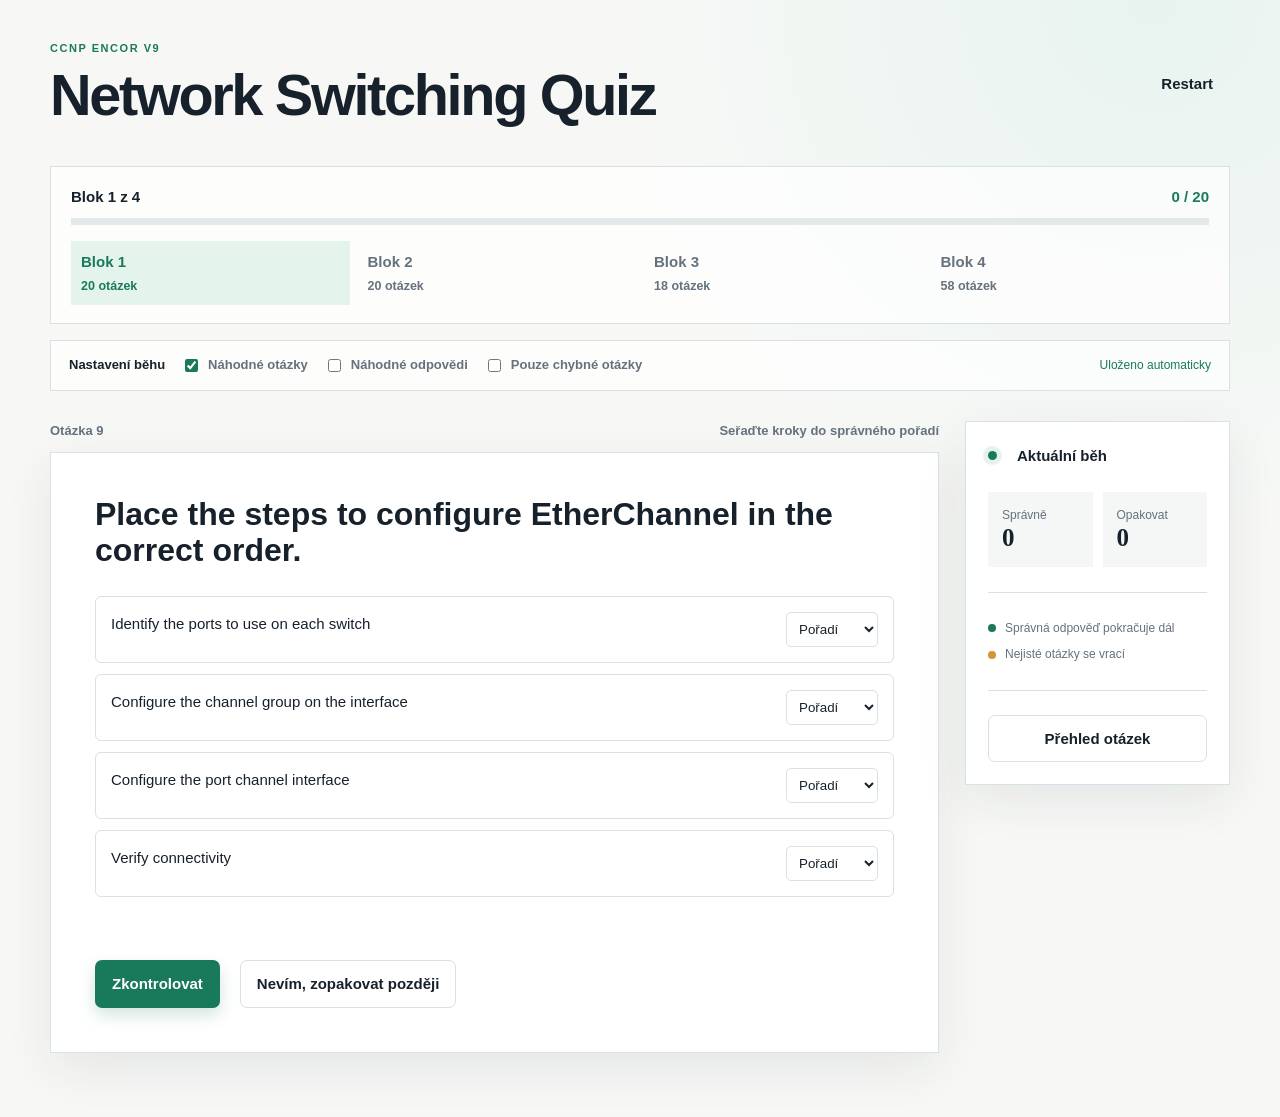
==== index.html @ 03d27a7f "Add CCNP switching quiz web app and Docker setup Introduce a complete static quiz application for CC" ====
<!doctype html>
<html lang="cs">
<head>
	<meta charset="utf-8">
	<meta name="viewport" content="width=device-width, initial-scale=1">
	<title>Network Switching Quiz</title>
	<link rel="stylesheet" href="styles.css">
</head>
<body>
	<main class="app-shell">
		<header class="topbar">
			<div><p class="eyebrow">CCNP ENCOR v9</p><h1>Network Switching Quiz</h1></div>
			<button id="restart-button" class="button button-quiet" type="button">Restart</button>
		</header>
		<section class="progress-panel" aria-label="Progress"><div class="progress-copy"><span id="stage-label">Blok 1 z 3</span><strong id="progress-label">0 / 20</strong></div><div class="progress-track"><span id="progress-bar"></span></div><div id="stage-tabs" class="stage-tabs"></div></section>
		<section class="settings-panel" aria-label="Nastavení"><strong>Nastavení běhu</strong><label><input id="random-questions" type="checkbox"> Náhodné otázky</label><label><input id="random-answers" type="checkbox"> Náhodné odpovědi</label><label><input id="only-wrong" type="checkbox"> Pouze chybné otázky</label><span id="save-status" class="save-status">Průběh se ukládá automaticky</span></section>
		<section id="quiz-view" class="quiz-layout"><div class="question-column"><div class="question-meta"><span id="question-number">Otázka 1</span><span id="question-type">Jedna správná odpověď</span></div><article class="question-card"><h2 id="question-text"></h2><div id="question-media"></div><form id="answer-form" class="answers"></form><div id="feedback" class="feedback" aria-live="polite"></div><div id="explanation" class="explanation" aria-live="polite" hidden></div><div class="question-actions"><button id="check-button" class="button button-primary" type="button">Zkontrolovat</button><button id="skip-button" class="button button-outline" type="button">Nevím, zopakovat později</button></div></article></div><aside class="session-panel"><div class="session-heading"><span class="status-dot"></span><span>Aktuální běh</span></div><div class="stat-grid"><div><span>Správně</span><strong id="correct-count">0</strong></div><div><span>Opakovat</span><strong id="retry-count">0</strong></div></div><div class="rule-list"><p><span class="rule-mark rule-mark-green"></span>Správná odpověď pokračuje dál</p><p><span class="rule-mark rule-mark-amber"></span>Nejisté otázky se vrací</p></div><button id="overview-button" class="button button-outline button-full" type="button">Přehled otázek</button></aside></section>
		<section id="complete-view" class="complete-view" hidden><p class="eyebrow">Hotovo</p><h2>Blok je dokončený.</h2><p id="complete-summary"></p><div class="complete-actions"><button id="next-stage-button" class="button button-primary" type="button">Pokračovat na další blok</button><button id="retry-errors-button" class="button button-outline" type="button" hidden>Opakovat pouze chyby</button></div></section>
		<section id="overview-view" class="overview-view" hidden><div class="overview-header"><div><p class="eyebrow">Mapa běhu</p><h2>Přehled otázek</h2></div><button id="close-overview-button" class="button button-quiet" type="button">Zpět ke kvízu</button></div><div id="overview-grid" class="overview-grid"></div></section>
	</main>
	<script src="app.js"></script>
</body>
</html>
---- styles.css ----
﻿ .ordering-option{align-items:center;justify-content:space-between}.ordering-option select{min-width:92px;padding:8px;border:1px solid var(--line);border-radius:5px;background:#fff;color:var(--ink)}
 .settings-panel{display:flex;align-items:center;gap:16px;flex-wrap:wrap;margin:-18px 0 30px;padding:14px 18px;border:1px solid var(--line);background:rgba(255,255,255,.72);font-size:13px}.settings-panel label{display:flex;align-items:center;gap:7px;color:var(--muted);font-weight:600}.settings-panel input{accent-color:var(--green)}.save-status{margin-left:auto;color:var(--green);font-size:12px}.complete-actions{display:flex;gap:10px;flex-wrap:wrap}@media(max-width:760px){.settings-panel{align-items:flex-start;flex-direction:column;gap:10px}.save-status{margin-left:0}}
@import url('https://fonts.googleapis.com/css2?family=DM+Sans:wght@400;500;600;700&family=Space+Grotesk:wght@500;600;700&display=swap');
:root { --ink:#17212b; --muted:#65727d; --line:#d9e1e5; --paper:#f7f8f6; --card:#fff; --green:#197a5b; --green-soft:#e5f3ed; --amber:#a96712; --amber-soft:#fff1d8; --shadow:0 16px 45px rgba(23,33,43,.08); }
*{box-sizing:border-box} body{margin:0;color:var(--ink);background:radial-gradient(circle at 90% 0%,#e8f3ef 0,transparent 34rem),var(--paper);font:15px/1.55 'DM Sans',sans-serif}button{font:inherit;cursor:pointer}.app-shell{width:min(1180px,calc(100% - 40px));margin:0 auto;padding:40px 0 64px}.topbar,.progress-copy,.question-meta,.question-actions,.overview-header,.session-heading{display:flex;align-items:center;justify-content:space-between;gap:20px}.topbar{margin-bottom:38px}.eyebrow{margin:0 0 6px;color:var(--green);font-size:11px;font-weight:700;letter-spacing:.14em;text-transform:uppercase}h1,h2{font-family:'Space Grotesk',sans-serif;line-height:1.12}h1{margin:0;font-size:clamp(2rem,5vw,3.6rem);letter-spacing:-.04em}h2{margin:0;font-size:clamp(1.35rem,3vw,2rem)}.button{border:1px solid transparent;border-radius:7px;padding:11px 16px;font-weight:700;transition:transform .18s ease,box-shadow .18s ease,background .18s ease}.button:hover{transform:translateY(-1px)}.button-primary{color:#fff;background:var(--green);box-shadow:0 7px 16px rgba(25,122,91,.2)}.button-outline,.button-quiet{color:var(--ink);background:transparent;border-color:var(--line)}.button-quiet{border-color:transparent}.button-full{width:100%}.progress-panel{margin-bottom:34px;padding:18px 20px;border:1px solid var(--line);background:rgba(255,255,255,.72)}.progress-copy{margin-bottom:10px;font-weight:700}.progress-copy strong{color:var(--green)}.progress-track{height:7px;overflow:hidden;background:#e3e9e8}.progress-track span{display:block;width:0;height:100%;background:var(--green);transition:width .3s ease}.stage-tabs{display:grid;grid-template-columns:repeat(4,1fr);gap:8px;margin-top:16px}.stage-tab{border:0;padding:9px 10px;color:var(--muted);background:transparent;text-align:left;font-weight:700}.stage-tab.active{color:var(--green);background:var(--green-soft)}.quiz-layout{display:grid;grid-template-columns:minmax(0,1fr) 265px;gap:26px;align-items:start}.question-meta{margin-bottom:11px;color:var(--muted);font-size:13px;font-weight:700}.question-card,.session-panel,.complete-view,.overview-view{border:1px solid var(--line);background:var(--card);box-shadow:var(--shadow)}.question-card{padding:clamp(22px,4vw,44px)}.answers{display:grid;gap:11px;margin:28px 0}.answer-option{display:flex;gap:12px;align-items:flex-start;padding:15px;border:1px solid var(--line);border-radius:6px;transition:border .18s ease,background .18s ease}.answer-option:hover,.answer-option.selected{border-color:var(--green);background:#f2faf6}.answer-option input{margin-top:4px;accent-color:var(--green)}.answer-option.correct{border-color:var(--green);background:var(--green-soft)}.answer-option.incorrect{border-color:#c98637;background:var(--amber-soft)}.feedback{min-height:27px;margin-bottom:8px;font-weight:700}.feedback.success{color:var(--green)}.feedback.warning{color:var(--amber)}.explanation{margin:12px 0 18px;padding:15px;border-left:3px solid var(--green);background:var(--green-soft);white-space:pre-line}.question-actions{justify-content:flex-start;flex-wrap:wrap}.session-panel{padding:22px}.session-heading{justify-content:flex-start;font-weight:700}.status-dot{width:9px;height:9px;border-radius:50%;background:var(--green);box-shadow:0 0 0 5px var(--green-soft)}.stat-grid{display:grid;grid-template-columns:1fr 1fr;gap:10px;margin:25px 0}.stat-grid div{padding:14px;background:#f5f7f7}.stat-grid span{display:block;color:var(--muted);font-size:12px}.stat-grid strong{font:700 25px 'Space Grotesk'}.rule-list{margin:0 0 24px;padding:18px 0;border-top:1px solid var(--line);border-bottom:1px solid var(--line)}.rule-list p{display:flex;gap:9px;align-items:center;margin:8px 0;color:var(--muted);font-size:12px}.rule-mark{width:8px;height:8px;border-radius:50%}.rule-mark-green{background:var(--green)}.rule-mark-amber{background:#d89237}.complete-view,.overview-view{padding:clamp(26px,5vw,60px)}.complete-view h2{margin-bottom:12px}.complete-view p:not(.eyebrow){color:var(--muted);margin-bottom:25px}.overview-grid{display:grid;grid-template-columns:repeat(auto-fill,minmax(48px,1fr));gap:8px;margin-top:25px}.overview-item{border:1px solid var(--line);padding:10px 5px;background:#fff;text-align:center;font-weight:700}.overview-item.done{color:var(--green);background:var(--green-soft)}.overview-item.retry{color:var(--amber);background:var(--amber-soft)}#question-media img{display:block;max-width:100%;height:auto;margin:24px auto 0}.special-note{margin-top:24px;padding:15px;color:var(--muted);background:#f5f7f7}[hidden]{display:none!important}@media(max-width:760px){.app-shell{width:min(100% - 24px,680px);padding-top:24px}.topbar{align-items:flex-start}.quiz-layout{grid-template-columns:1fr}.session-panel{order:-1}.question-actions{align-items:stretch;flex-direction:column}.question-actions .button{width:100%}.question-card{padding:23px 18px}.stage-tab{font-size:12px}}
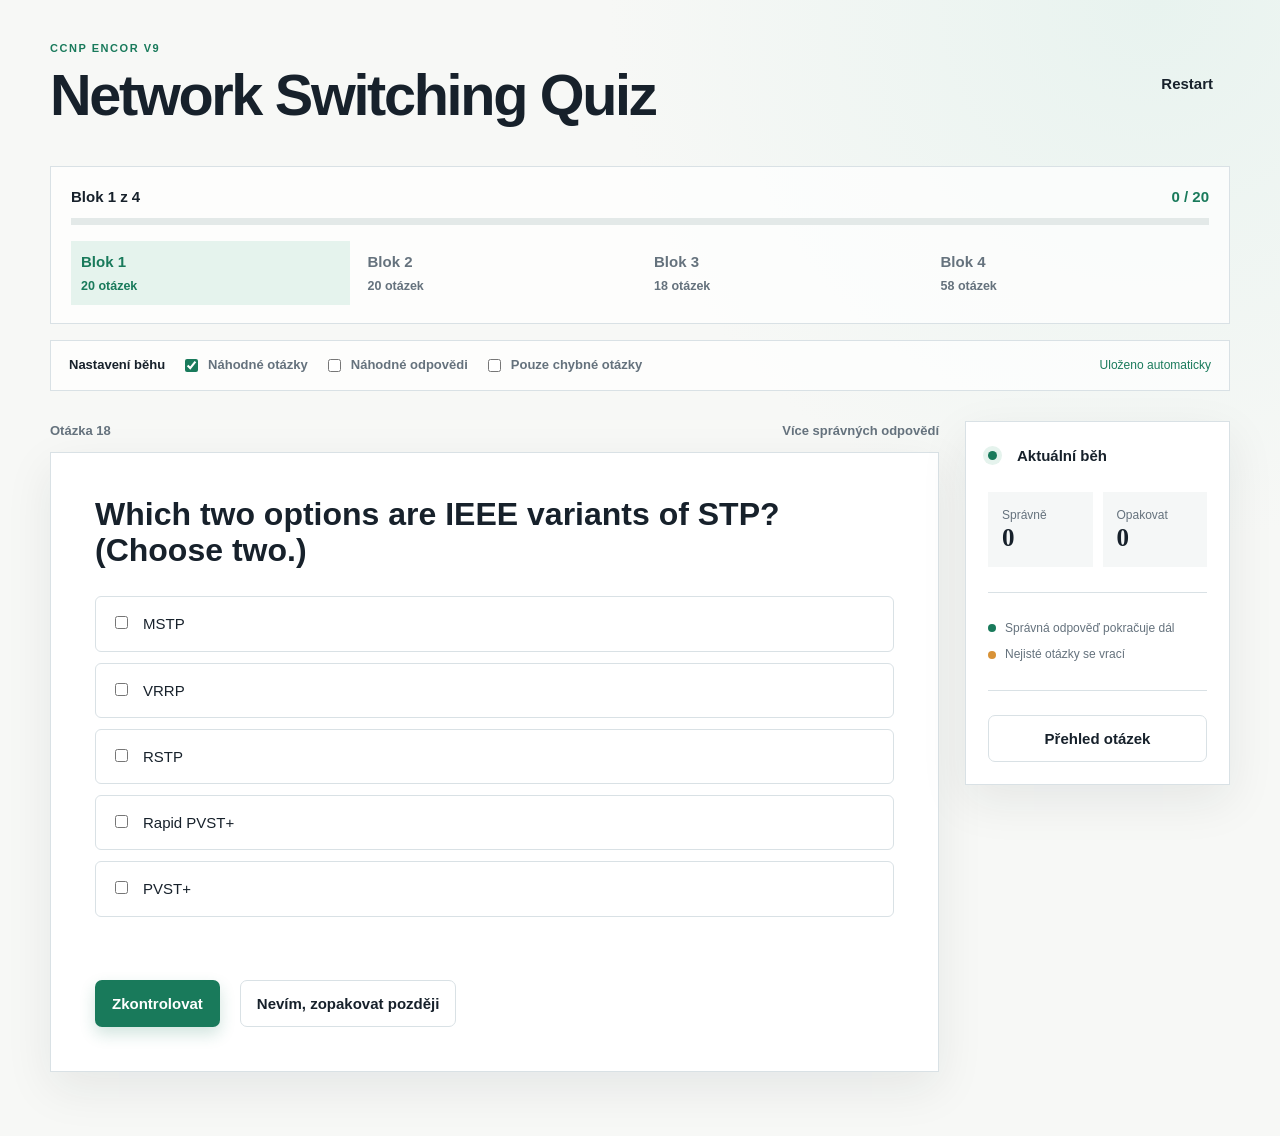
==== commit f1a79001: "Reformat quiz HTML and CSS for consistency Expanded `index.html`, `New Text Document.html`, and `sty" ====
--- a/index.html
+++ b/index.html
@@ -1,23 +1,140 @@
 <!doctype html>
 <html lang="cs">
 <head>
-	<meta charset="utf-8">
-	<meta name="viewport" content="width=device-width, initial-scale=1">
-	<title>Network Switching Quiz</title>
-	<link rel="stylesheet" href="styles.css">
+    <meta charset="utf-8">
+    <meta name="viewport" content="width=device-width, initial-scale=1">
+    <title>Network Switching Quiz</title>
+    <link rel="stylesheet" href="styles.css">
 </head>
 <body>
-	<main class="app-shell">
-		<header class="topbar">
-			<div><p class="eyebrow">CCNP ENCOR v9</p><h1>Network Switching Quiz</h1></div>
-			<button id="restart-button" class="button button-quiet" type="button">Restart</button>
-		</header>
-		<section class="progress-panel" aria-label="Progress"><div class="progress-copy"><span id="stage-label">Blok 1 z 3</span><strong id="progress-label">0 / 20</strong></div><div class="progress-track"><span id="progress-bar"></span></div><div id="stage-tabs" class="stage-tabs"></div></section>
-		<section class="settings-panel" aria-label="Nastavení"><strong>Nastavení běhu</strong><label><input id="random-questions" type="checkbox"> Náhodné otázky</label><label><input id="random-answers" type="checkbox"> Náhodné odpovědi</label><label><input id="only-wrong" type="checkbox"> Pouze chybné otázky</label><span id="save-status" class="save-status">Průběh se ukládá automaticky</span></section>
-		<section id="quiz-view" class="quiz-layout"><div class="question-column"><div class="question-meta"><span id="question-number">Otázka 1</span><span id="question-type">Jedna správná odpověď</span></div><article class="question-card"><h2 id="question-text"></h2><div id="question-media"></div><form id="answer-form" class="answers"></form><div id="feedback" class="feedback" aria-live="polite"></div><div id="explanation" class="explanation" aria-live="polite" hidden></div><div class="question-actions"><button id="check-button" class="button button-primary" type="button">Zkontrolovat</button><button id="skip-button" class="button button-outline" type="button">Nevím, zopakovat později</button></div></article></div><aside class="session-panel"><div class="session-heading"><span class="status-dot"></span><span>Aktuální běh</span></div><div class="stat-grid"><div><span>Správně</span><strong id="correct-count">0</strong></div><div><span>Opakovat</span><strong id="retry-count">0</strong></div></div><div class="rule-list"><p><span class="rule-mark rule-mark-green"></span>Správná odpověď pokračuje dál</p><p><span class="rule-mark rule-mark-amber"></span>Nejisté otázky se vrací</p></div><button id="overview-button" class="button button-outline button-full" type="button">Přehled otázek</button></aside></section>
-		<section id="complete-view" class="complete-view" hidden><p class="eyebrow">Hotovo</p><h2>Blok je dokončený.</h2><p id="complete-summary"></p><div class="complete-actions"><button id="next-stage-button" class="button button-primary" type="button">Pokračovat na další blok</button><button id="retry-errors-button" class="button button-outline" type="button" hidden>Opakovat pouze chyby</button></div></section>
-		<section id="overview-view" class="overview-view" hidden><div class="overview-header"><div><p class="eyebrow">Mapa běhu</p><h2>Přehled otázek</h2></div><button id="close-overview-button" class="button button-quiet" type="button">Zpět ke kvízu</button></div><div id="overview-grid" class="overview-grid"></div></section>
-	</main>
-	<script src="app.js"></script>
+    <main class="app-shell">
+        <header class="topbar">
+            <div>
+                <p class="eyebrow">CCNP ENCOR v9</p>
+                <h1>Network Switching Quiz</h1>
+            </div>
+            <button id="restart-button" class="button button-quiet" type="button">
+                Restart
+            </button>
+        </header>
+
+        <section class="progress-panel" aria-label="Progress">
+            <div class="progress-copy">
+                <span id="stage-label">Blok 1 z 3</span>
+                <strong id="progress-label">0 / 20</strong>
+            </div>
+            <div class="progress-track">
+                <span id="progress-bar"></span>
+            </div>
+            <div id="stage-tabs" class="stage-tabs"></div>
+        </section>
+
+        <section class="settings-panel" aria-label="Nastavení">
+            <strong>Nastavení běhu</strong>
+            <label>
+                <input id="random-questions" type="checkbox">
+                Náhodné otázky
+            </label>
+            <label>
+                <input id="random-answers" type="checkbox">
+                Náhodné odpovědi
+            </label>
+            <label>
+                <input id="only-wrong" type="checkbox">
+                Pouze chybné otázky
+            </label>
+            <span id="save-status" class="save-status">
+                Průběh se ukládá automaticky
+            </span>
+        </section>
+
+        <section id="quiz-view" class="quiz-layout">
+            <div class="question-column">
+                <div class="question-meta">
+                    <span id="question-number">Otázka 1</span>
+                    <span id="question-type">Jedna správná odpověď</span>
+                </div>
+
+                <article class="question-card">
+                    <h2 id="question-text"></h2>
+                    <div id="question-media"></div>
+                    <form id="answer-form" class="answers"></form>
+                    <div id="feedback" class="feedback" aria-live="polite"></div>
+                    <div id="explanation" class="explanation" aria-live="polite" hidden></div>
+
+                    <div class="question-actions">
+                        <button id="check-button" class="button button-primary" type="button">
+                            Zkontrolovat
+                        </button>
+                        <button id="skip-button" class="button button-outline" type="button">
+                            Nevím, zopakovat později
+                        </button>
+                    </div>
+                </article>
+            </div>
+
+            <aside class="session-panel">
+                <div class="session-heading">
+                    <span class="status-dot"></span>
+                    <span>Aktuální běh</span>
+                </div>
+
+                <div class="stat-grid">
+                    <div>
+                        <span>Správně</span>
+                        <strong id="correct-count">0</strong>
+                    </div>
+                    <div>
+                        <span>Opakovat</span>
+                        <strong id="retry-count">0</strong>
+                    </div>
+                </div>
+
+                <div class="rule-list">
+                    <p>
+                        <span class="rule-mark rule-mark-green"></span>
+                        Správná odpověď pokračuje dál
+                    </p>
+                    <p>
+                        <span class="rule-mark rule-mark-amber"></span>
+                        Nejisté otázky se vrací
+                    </p>
+                </div>
+
+                <button id="overview-button" class="button button-outline button-full" type="button">
+                    Přehled otázek
+                </button>
+            </aside>
+        </section>
+
+        <section id="complete-view" class="complete-view" hidden>
+            <p class="eyebrow">Hotovo</p>
+            <h2>Blok je dokončený.</h2>
+            <p id="complete-summary"></p>
+            <div class="complete-actions">
+                <button id="next-stage-button" class="button button-primary" type="button">
+                    Pokračovat na další blok
+                </button>
+                <button id="retry-errors-button" class="button button-outline" type="button" hidden>
+                    Opakovat pouze chyby
+                </button>
+            </div>
+        </section>
+
+        <section id="overview-view" class="overview-view" hidden>
+            <div class="overview-header">
+                <div>
+                    <p class="eyebrow">Mapa běhu</p>
+                    <h2>Přehled otázek</h2>
+                </div>
+                <button id="close-overview-button" class="button button-quiet" type="button">
+                    Zpět ke kvízu
+                </button>
+            </div>
+            <div id="overview-grid" class="overview-grid"></div>
+        </section>
+    </main>
+
+    <script src="app.js"></script>
 </body>
 </html>
--- a/styles.css
+++ b/styles.css
@@ -1,5 +1,482 @@
-﻿ .ordering-option{align-items:center;justify-content:space-between}.ordering-option select{min-width:92px;padding:8px;border:1px solid var(--line);border-radius:5px;background:#fff;color:var(--ink)}
- .settings-panel{display:flex;align-items:center;gap:16px;flex-wrap:wrap;margin:-18px 0 30px;padding:14px 18px;border:1px solid var(--line);background:rgba(255,255,255,.72);font-size:13px}.settings-panel label{display:flex;align-items:center;gap:7px;color:var(--muted);font-weight:600}.settings-panel input{accent-color:var(--green)}.save-status{margin-left:auto;color:var(--green);font-size:12px}.complete-actions{display:flex;gap:10px;flex-wrap:wrap}@media(max-width:760px){.settings-panel{align-items:flex-start;flex-direction:column;gap:10px}.save-status{margin-left:0}}
 @import url('https://fonts.googleapis.com/css2?family=DM+Sans:wght@400;500;600;700&family=Space+Grotesk:wght@500;600;700&display=swap');
-:root { --ink:#17212b; --muted:#65727d; --line:#d9e1e5; --paper:#f7f8f6; --card:#fff; --green:#197a5b; --green-soft:#e5f3ed; --amber:#a96712; --amber-soft:#fff1d8; --shadow:0 16px 45px rgba(23,33,43,.08); }
-*{box-sizing:border-box} body{margin:0;color:var(--ink);background:radial-gradient(circle at 90% 0%,#e8f3ef 0,transparent 34rem),var(--paper);font:15px/1.55 'DM Sans',sans-serif}button{font:inherit;cursor:pointer}.app-shell{width:min(1180px,calc(100% - 40px));margin:0 auto;padding:40px 0 64px}.topbar,.progress-copy,.question-meta,.question-actions,.overview-header,.session-heading{display:flex;align-items:center;justify-content:space-between;gap:20px}.topbar{margin-bottom:38px}.eyebrow{margin:0 0 6px;color:var(--green);font-size:11px;font-weight:700;letter-spacing:.14em;text-transform:uppercase}h1,h2{font-family:'Space Grotesk',sans-serif;line-height:1.12}h1{margin:0;font-size:clamp(2rem,5vw,3.6rem);letter-spacing:-.04em}h2{margin:0;font-size:clamp(1.35rem,3vw,2rem)}.button{border:1px solid transparent;border-radius:7px;padding:11px 16px;font-weight:700;transition:transform .18s ease,box-shadow .18s ease,background .18s ease}.button:hover{transform:translateY(-1px)}.button-primary{color:#fff;background:var(--green);box-shadow:0 7px 16px rgba(25,122,91,.2)}.button-outline,.button-quiet{color:var(--ink);background:transparent;border-color:var(--line)}.button-quiet{border-color:transparent}.button-full{width:100%}.progress-panel{margin-bottom:34px;padding:18px 20px;border:1px solid var(--line);background:rgba(255,255,255,.72)}.progress-copy{margin-bottom:10px;font-weight:700}.progress-copy strong{color:var(--green)}.progress-track{height:7px;overflow:hidden;background:#e3e9e8}.progress-track span{display:block;width:0;height:100%;background:var(--green);transition:width .3s ease}.stage-tabs{display:grid;grid-template-columns:repeat(4,1fr);gap:8px;margin-top:16px}.stage-tab{border:0;padding:9px 10px;color:var(--muted);background:transparent;text-align:left;font-weight:700}.stage-tab.active{color:var(--green);background:var(--green-soft)}.quiz-layout{display:grid;grid-template-columns:minmax(0,1fr) 265px;gap:26px;align-items:start}.question-meta{margin-bottom:11px;color:var(--muted);font-size:13px;font-weight:700}.question-card,.session-panel,.complete-view,.overview-view{border:1px solid var(--line);background:var(--card);box-shadow:var(--shadow)}.question-card{padding:clamp(22px,4vw,44px)}.answers{display:grid;gap:11px;margin:28px 0}.answer-option{display:flex;gap:12px;align-items:flex-start;padding:15px;border:1px solid var(--line);border-radius:6px;transition:border .18s ease,background .18s ease}.answer-option:hover,.answer-option.selected{border-color:var(--green);background:#f2faf6}.answer-option input{margin-top:4px;accent-color:var(--green)}.answer-option.correct{border-color:var(--green);background:var(--green-soft)}.answer-option.incorrect{border-color:#c98637;background:var(--amber-soft)}.feedback{min-height:27px;margin-bottom:8px;font-weight:700}.feedback.success{color:var(--green)}.feedback.warning{color:var(--amber)}.explanation{margin:12px 0 18px;padding:15px;border-left:3px solid var(--green);background:var(--green-soft);white-space:pre-line}.question-actions{justify-content:flex-start;flex-wrap:wrap}.session-panel{padding:22px}.session-heading{justify-content:flex-start;font-weight:700}.status-dot{width:9px;height:9px;border-radius:50%;background:var(--green);box-shadow:0 0 0 5px var(--green-soft)}.stat-grid{display:grid;grid-template-columns:1fr 1fr;gap:10px;margin:25px 0}.stat-grid div{padding:14px;background:#f5f7f7}.stat-grid span{display:block;color:var(--muted);font-size:12px}.stat-grid strong{font:700 25px 'Space Grotesk'}.rule-list{margin:0 0 24px;padding:18px 0;border-top:1px solid var(--line);border-bottom:1px solid var(--line)}.rule-list p{display:flex;gap:9px;align-items:center;margin:8px 0;color:var(--muted);font-size:12px}.rule-mark{width:8px;height:8px;border-radius:50%}.rule-mark-green{background:var(--green)}.rule-mark-amber{background:#d89237}.complete-view,.overview-view{padding:clamp(26px,5vw,60px)}.complete-view h2{margin-bottom:12px}.complete-view p:not(.eyebrow){color:var(--muted);margin-bottom:25px}.overview-grid{display:grid;grid-template-columns:repeat(auto-fill,minmax(48px,1fr));gap:8px;margin-top:25px}.overview-item{border:1px solid var(--line);padding:10px 5px;background:#fff;text-align:center;font-weight:700}.overview-item.done{color:var(--green);background:var(--green-soft)}.overview-item.retry{color:var(--amber);background:var(--amber-soft)}#question-media img{display:block;max-width:100%;height:auto;margin:24px auto 0}.special-note{margin-top:24px;padding:15px;color:var(--muted);background:#f5f7f7}[hidden]{display:none!important}@media(max-width:760px){.app-shell{width:min(100% - 24px,680px);padding-top:24px}.topbar{align-items:flex-start}.quiz-layout{grid-template-columns:1fr}.session-panel{order:-1}.question-actions{align-items:stretch;flex-direction:column}.question-actions .button{width:100%}.question-card{padding:23px 18px}.stage-tab{font-size:12px}}
+
+:root {
+    --ink: #17212b;
+    --muted: #65727d;
+    --line: #d9e1e5;
+    --paper: #f7f8f6;
+    --card: #fff;
+    --green: #197a5b;
+    --green-soft: #e5f3ed;
+    --amber: #a96712;
+    --amber-soft: #fff1d8;
+    --shadow: 0 16px 45px rgba(23, 33, 43, 0.08);
+}
+
+* {
+    box-sizing: border-box;
+}
+
+body {
+    margin: 0;
+    color: var(--ink);
+    background:
+        radial-gradient(circle at 90% 0%, #e8f3ef 0, transparent 34rem),
+        var(--paper);
+    font: 15px/1.55 'DM Sans', sans-serif;
+}
+
+button {
+    font: inherit;
+    cursor: pointer;
+}
+
+.app-shell {
+    width: min(1180px, calc(100% - 40px));
+    margin: 0 auto;
+    padding: 40px 0 64px;
+}
+
+.topbar,
+.progress-copy,
+.question-meta,
+.question-actions,
+.overview-header,
+.session-heading {
+    display: flex;
+    align-items: center;
+    justify-content: space-between;
+    gap: 20px;
+}
+
+.topbar {
+    margin-bottom: 38px;
+}
+
+.eyebrow {
+    margin: 0 0 6px;
+    color: var(--green);
+    font-size: 11px;
+    font-weight: 700;
+    letter-spacing: 0.14em;
+    text-transform: uppercase;
+}
+
+h1,
+h2 {
+    font-family: 'Space Grotesk', sans-serif;
+    line-height: 1.12;
+}
+
+h1 {
+    margin: 0;
+    font-size: clamp(2rem, 5vw, 3.6rem);
+    letter-spacing: -0.04em;
+}
+
+h2 {
+    margin: 0;
+    font-size: clamp(1.35rem, 3vw, 2rem);
+}
+
+.button {
+    border: 1px solid transparent;
+    border-radius: 7px;
+    padding: 11px 16px;
+    font-weight: 700;
+    transition:
+        transform 0.18s ease,
+        box-shadow 0.18s ease,
+        background 0.18s ease;
+}
+
+.button:hover {
+    transform: translateY(-1px);
+}
+
+.button-primary {
+    color: #fff;
+    background: var(--green);
+    box-shadow: 0 7px 16px rgba(25, 122, 91, 0.2);
+}
+
+.button-outline,
+.button-quiet {
+    color: var(--ink);
+    background: transparent;
+    border-color: var(--line);
+}
+
+.button-quiet {
+    border-color: transparent;
+}
+
+.button-full {
+    width: 100%;
+}
+
+.progress-panel {
+    margin-bottom: 34px;
+    padding: 18px 20px;
+    border: 1px solid var(--line);
+    background: rgba(255, 255, 255, 0.72);
+}
+
+.progress-copy {
+    margin-bottom: 10px;
+    font-weight: 700;
+}
+
+.progress-copy strong {
+    color: var(--green);
+}
+
+.progress-track {
+    height: 7px;
+    overflow: hidden;
+    background: #e3e9e8;
+}
+
+.progress-track span {
+    display: block;
+    width: 0;
+    height: 100%;
+    background: var(--green);
+    transition: width 0.3s ease;
+}
+
+.stage-tabs {
+    display: grid;
+    grid-template-columns: repeat(4, 1fr);
+    gap: 8px;
+    margin-top: 16px;
+}
+
+.stage-tab {
+    border: 0;
+    padding: 9px 10px;
+    color: var(--muted);
+    background: transparent;
+    text-align: left;
+    font-weight: 700;
+}
+
+.stage-tab.active {
+    color: var(--green);
+    background: var(--green-soft);
+}
+
+.quiz-layout {
+    display: grid;
+    grid-template-columns: minmax(0, 1fr) 265px;
+    gap: 26px;
+    align-items: start;
+}
+
+.question-meta {
+    margin-bottom: 11px;
+    color: var(--muted);
+    font-size: 13px;
+    font-weight: 700;
+}
+
+.question-card,
+.session-panel,
+.complete-view,
+.overview-view {
+    border: 1px solid var(--line);
+    background: var(--card);
+    box-shadow: var(--shadow);
+}
+
+.question-card {
+    padding: clamp(22px, 4vw, 44px);
+}
+
+.answers {
+    display: grid;
+    gap: 11px;
+    margin: 28px 0;
+}
+
+.answer-option {
+    display: flex;
+    gap: 12px;
+    align-items: flex-start;
+    padding: 15px;
+    border: 1px solid var(--line);
+    border-radius: 6px;
+    transition:
+        border 0.18s ease,
+        background 0.18s ease;
+}
+
+.answer-option:hover,
+.answer-option.selected {
+    border-color: var(--green);
+    background: #f2faf6;
+}
+
+.answer-option input {
+    margin-top: 4px;
+    accent-color: var(--green);
+}
+
+.answer-option.correct {
+    border-color: var(--green);
+    background: var(--green-soft);
+}
+
+.answer-option.incorrect {
+    border-color: #c98637;
+    background: var(--amber-soft);
+}
+
+.feedback {
+    min-height: 27px;
+    margin-bottom: 8px;
+    font-weight: 700;
+}
+
+.feedback.success {
+    color: var(--green);
+}
+
+.feedback.warning {
+    color: var(--amber);
+}
+
+.explanation {
+    margin: 12px 0 18px;
+    padding: 15px;
+    border-left: 3px solid var(--green);
+    background: var(--green-soft);
+    white-space: pre-line;
+}
+
+.question-actions {
+    justify-content: flex-start;
+    flex-wrap: wrap;
+}
+
+.session-panel {
+    padding: 22px;
+}
+
+.session-heading {
+    justify-content: flex-start;
+    font-weight: 700;
+}
+
+.status-dot {
+    width: 9px;
+    height: 9px;
+    border-radius: 50%;
+    background: var(--green);
+    box-shadow: 0 0 0 5px var(--green-soft);
+}
+
+.stat-grid {
+    display: grid;
+    grid-template-columns: 1fr 1fr;
+    gap: 10px;
+    margin: 25px 0;
+}
+
+.stat-grid div {
+    padding: 14px;
+    background: #f5f7f7;
+}
+
+.stat-grid span {
+    display: block;
+    color: var(--muted);
+    font-size: 12px;
+}
+
+.stat-grid strong {
+    font: 700 25px 'Space Grotesk';
+}
+
+.rule-list {
+    margin: 0 0 24px;
+    padding: 18px 0;
+    border-top: 1px solid var(--line);
+    border-bottom: 1px solid var(--line);
+}
+
+.rule-list p {
+    display: flex;
+    gap: 9px;
+    align-items: center;
+    margin: 8px 0;
+    color: var(--muted);
+    font-size: 12px;
+}
+
+.rule-mark {
+    width: 8px;
+    height: 8px;
+    border-radius: 50%;
+}
+
+.rule-mark-green {
+    background: var(--green);
+}
+
+.rule-mark-amber {
+    background: #d89237;
+}
+
+.complete-view,
+.overview-view {
+    padding: clamp(26px, 5vw, 60px);
+}
+
+.complete-view h2 {
+    margin-bottom: 12px;
+}
+
+.complete-view p:not(.eyebrow) {
+    margin-bottom: 25px;
+    color: var(--muted);
+}
+
+.ordering-option {
+    align-items: center;
+    justify-content: space-between;
+}
+
+.ordering-option select {
+    min-width: 92px;
+    padding: 8px;
+    border: 1px solid var(--line);
+    border-radius: 5px;
+    color: var(--ink);
+    background: #fff;
+}
+
+.settings-panel {
+    display: flex;
+    align-items: center;
+    gap: 16px;
+    flex-wrap: wrap;
+    margin: -18px 0 30px;
+    padding: 14px 18px;
+    border: 1px solid var(--line);
+    background: rgba(255, 255, 255, 0.72);
+    font-size: 13px;
+}
+
+.settings-panel label {
+    display: flex;
+    align-items: center;
+    gap: 7px;
+    color: var(--muted);
+    font-weight: 600;
+}
+
+.settings-panel input {
+    accent-color: var(--green);
+}
+
+.save-status {
+    margin-left: auto;
+    color: var(--green);
+    font-size: 12px;
+}
+
+.complete-actions {
+    display: flex;
+    gap: 10px;
+    flex-wrap: wrap;
+}
+
+.overview-grid {
+    display: grid;
+    grid-template-columns: repeat(auto-fill, minmax(48px, 1fr));
+    gap: 8px;
+    margin-top: 25px;
+}
+
+.overview-item {
+    padding: 10px 5px;
+    border: 1px solid var(--line);
+    background: #fff;
+    text-align: center;
+    font-weight: 700;
+}
+
+.overview-item.done {
+    color: var(--green);
+    background: var(--green-soft);
+}
+
+.overview-item.retry {
+    color: var(--amber);
+    background: var(--amber-soft);
+}
+
+#question-media img {
+    display: block;
+    max-width: 100%;
+    height: auto;
+    margin: 24px auto 0;
+}
+
+.special-note {
+    margin-top: 24px;
+    padding: 15px;
+    color: var(--muted);
+    background: #f5f7f7;
+}
+
+[hidden] {
+    display: none !important;
+}
+
+@media (max-width: 760px) {
+    .app-shell {
+        width: min(100% - 24px, 680px);
+        padding-top: 24px;
+    }
+
+    .topbar {
+        align-items: flex-start;
+    }
+
+    .quiz-layout {
+        grid-template-columns: 1fr;
+    }
+
+    .session-panel {
+        order: -1;
+    }
+
+    .question-actions {
+        align-items: stretch;
+        flex-direction: column;
+    }
+
+    .question-actions .button {
+        width: 100%;
+    }
+
+    .question-card {
+        padding: 23px 18px;
+    }
+
+    .stage-tab {
+        font-size: 12px;
+    }
+
+    .settings-panel {
+        align-items: flex-start;
+        flex-direction: column;
+        gap: 10px;
+    }
+
+    .save-status {
+        margin-left: 0;
+    }
+}
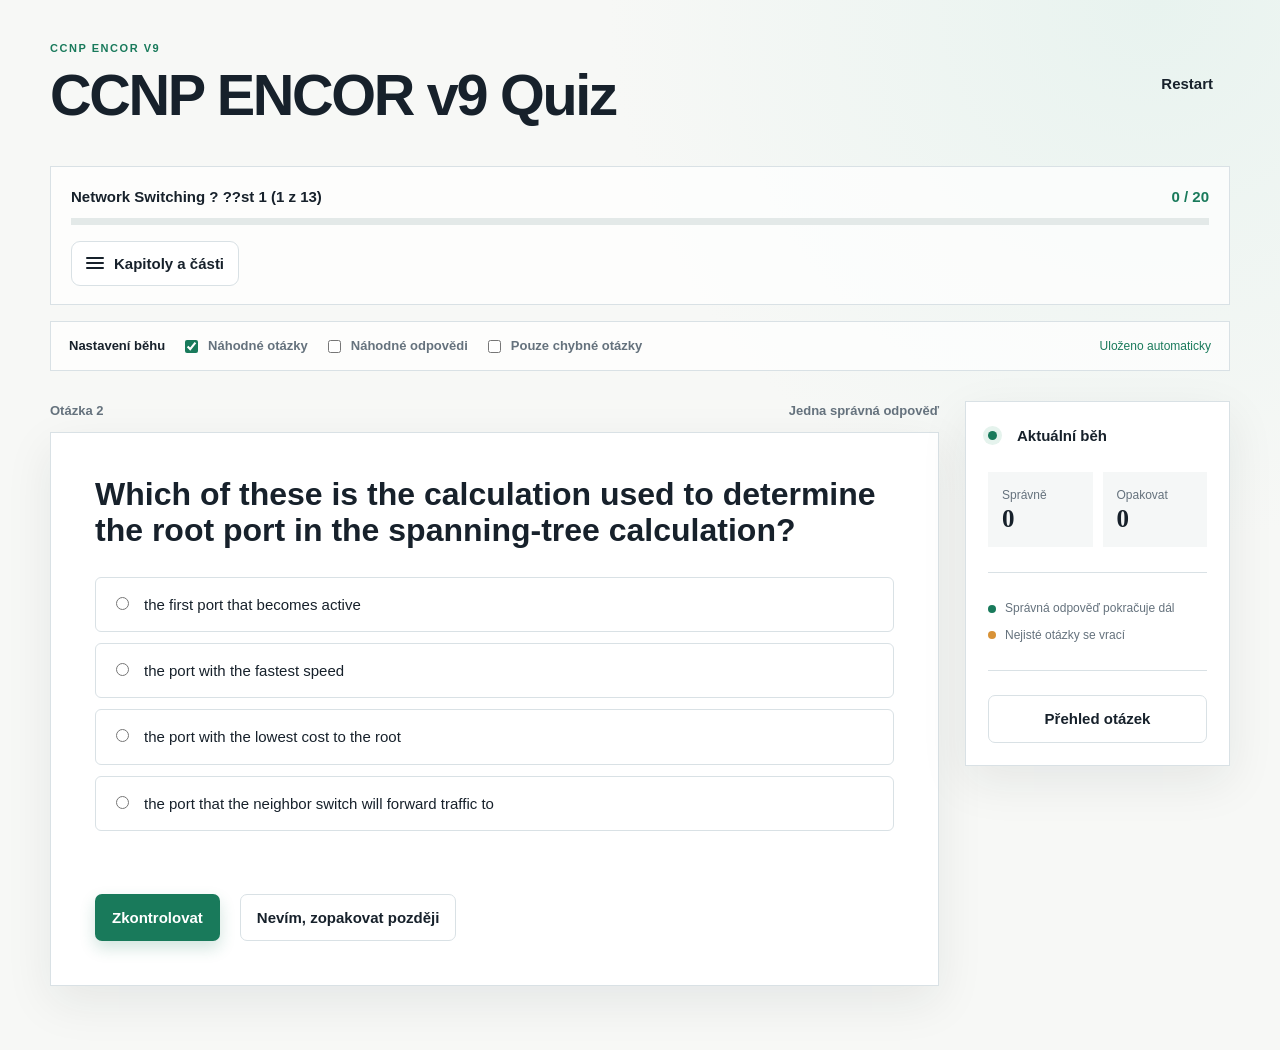
==== commit be08b894: "feat: enhance styles and add chapter data - Updated styles.css to improve layout and button designs," ====
--- a/index.html
+++ b/index.html
@@ -3,7 +3,7 @@
 <head>
     <meta charset="utf-8">
     <meta name="viewport" content="width=device-width, initial-scale=1">
-    <title>Network Switching Quiz</title>
+    <title>CCNP ENCOR v9 Quiz</title>
     <link rel="stylesheet" href="styles.css">
 </head>
 <body>
@@ -11,7 +11,7 @@
         <header class="topbar">
             <div>
                 <p class="eyebrow">CCNP ENCOR v9</p>
-                <h1>Network Switching Quiz</h1>
+                <h1>CCNP ENCOR v9 Quiz</h1>
             </div>
             <button id="restart-button" class="button button-quiet" type="button">
                 Restart
@@ -26,7 +26,11 @@
             <div class="progress-track">
                 <span id="progress-bar"></span>
             </div>
-            <div id="stage-tabs" class="stage-tabs"></div>
+            <button id="chapter-menu-button" class="chapter-menu-button" type="button" aria-expanded="false" aria-controls="stage-tabs">
+                <span class="hamburger-icon" aria-hidden="true"><i></i><i></i><i></i></span>
+                <span>Kapitoly a části</span>
+            </button>
+            <div id="stage-tabs" class="stage-tabs" hidden></div>
         </section>
 
         <section class="settings-panel" aria-label="Nastavení">
@@ -109,11 +113,11 @@
 
         <section id="complete-view" class="complete-view" hidden>
             <p class="eyebrow">Hotovo</p>
-            <h2>Blok je dokončený.</h2>
+            <h2>Kapitola je dokončená.</h2>
             <p id="complete-summary"></p>
             <div class="complete-actions">
                 <button id="next-stage-button" class="button button-primary" type="button">
-                    Pokračovat na další blok
+                    Pokračovat na další kapitolu
                 </button>
                 <button id="retry-errors-button" class="button button-outline" type="button" hidden>
                     Opakovat pouze chyby
--- a/styles.css
+++ b/styles.css
@@ -147,9 +147,89 @@
 
 .stage-tabs {
     display: grid;
-    grid-template-columns: repeat(4, 1fr);
+    gap: 10px;
+    margin-top: 16px;
+}
+
+.chapter-menu-button {
+    display: inline-flex;
+    align-items: center;
+    gap: 10px;
+    margin-top: 16px;
+    padding: 10px 14px;
+    border: 1px solid var(--line);
+    border-radius: 9px;
+    color: var(--ink);
+    background: var(--card);
+    font: inherit;
+    font-weight: 700;
+    cursor: pointer;
+}
+
+.chapter-menu-button[aria-expanded="true"] {
+    color: var(--green);
+    border-color: var(--green);
+    background: var(--green-soft);
+}
+
+.hamburger-icon {
+    display: grid;
+    gap: 3px;
+    width: 18px;
+}
+
+.hamburger-icon i {
+    display: block;
+    height: 2px;
+    border-radius: 2px;
+    background: currentColor;
+}
+
+.chapter-group {
+    overflow: hidden;
+    border: 1px solid var(--line);
+    border-radius: 12px;
+    background: var(--card);
+}
+
+.chapter-toggle {
+    display: grid;
+    grid-template-columns: minmax(0, 1fr) auto auto;
+    gap: 12px;
+    align-items: center;
+    width: 100%;
+    padding: 14px 16px;
+    border: 0;
+    color: var(--ink);
+    background: transparent;
+    text-align: left;
+    font: inherit;
+    font-weight: 800;
+    cursor: pointer;
+}
+
+.chapter-toggle small {
+    color: var(--muted);
+    font-size: 12px;
+    font-weight: 700;
+}
+
+.chapter-chevron {
+    color: var(--green);
+    font-size: 20px;
+    line-height: 1;
+    transition: transform 0.2s ease;
+}
+
+.chapter-group.expanded .chapter-chevron {
+    transform: rotate(180deg);
+}
+
+.module-list {
+    display: grid;
+    grid-template-columns: repeat(4, minmax(0, 1fr));
     gap: 8px;
-    margin-top: 16px;
+    padding: 0 10px 10px;
 }
 
 .stage-tab {
@@ -159,6 +239,7 @@
     background: transparent;
     text-align: left;
     font-weight: 700;
+    cursor: pointer;
 }
 
 .stage-tab.active {
@@ -470,6 +551,10 @@
         font-size: 12px;
     }
 
+    .module-list {
+        grid-template-columns: repeat(2, minmax(0, 1fr));
+    }
+
     .settings-panel {
         align-items: flex-start;
         flex-direction: column;
